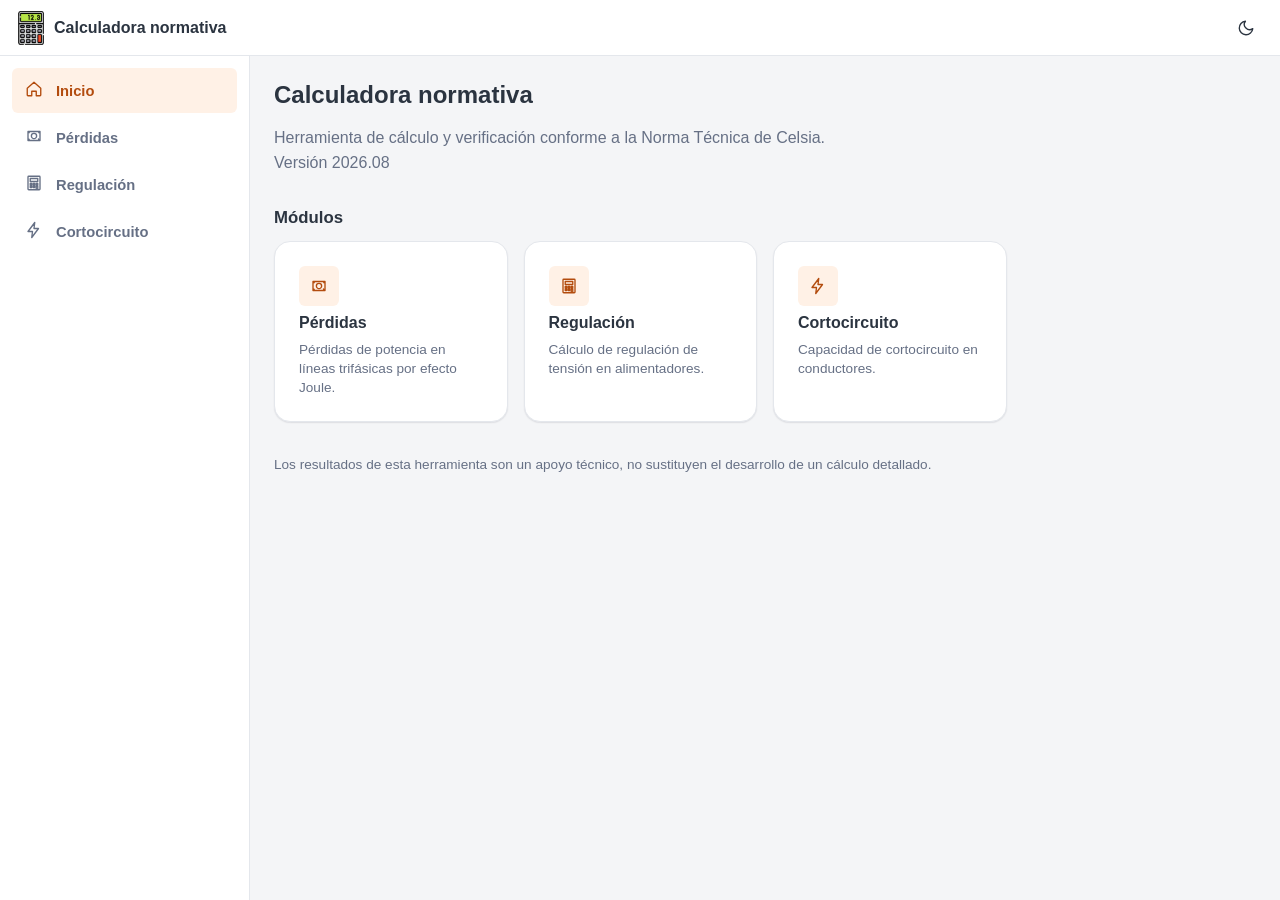
==== index.html @ 97e330af "Version inicial v1.0.0 estable" ====
<!doctype html>
<html lang="es">
<head>
<meta charset="utf-8" />
<meta name="viewport" content="width=device-width, initial-scale=1, viewport-fit=cover" />
<title>Calculadora Normativa</title>
<meta name="description" content="Calculadora normativa de Celsia: pérdidas de potencia, regulación de tensión y capacidad de cortocircuito en líneas y redes de distribución eléctrica." />
<meta name="theme-color" content="#fd7930" media="(prefers-color-scheme: light)" />
<meta name="theme-color" content="#14181c" media="(prefers-color-scheme: dark)" />
<link rel="manifest" href="manifest.webmanifest" />
<link rel="icon" href="icons/icon.svg" type="image/svg+xml" />
<link rel="apple-touch-icon" href="icons/icon-192.png" />
<meta name="apple-mobile-web-app-capable" content="yes" />
<meta name="apple-mobile-web-app-status-bar-style" content="black-translucent" />
<meta name="apple-mobile-web-app-title" content="Calculadora" />
<link rel="stylesheet" href="css/tokens.css" />
<link rel="stylesheet" href="css/app.css" />
</head>
<body>
<div class="app-shell" id="app-shell">
  <header class="topbar">
    <button class="icon-btn nav-toggle-btn" id="nav-toggle" aria-label="Abrir menú" aria-expanded="false"></button>
    <a class="brand" href="#/">
      <span class="logo-mark" id="brand-mark"></span>
      <span>Calculadora normativa</span>
    </a>
    <div class="topbar-actions">
      <button class="icon-btn" id="theme-toggle" aria-label="Cambiar a tema oscuro" aria-pressed="false"></button>
    </div>
  </header>
  <div class="app-body">
    <nav class="sidebar" id="sidebar" aria-label="Navegación principal">
      <ul class="nav-list" id="nav-list"></ul>
    </nav>
    <div class="sidebar-backdrop" id="sidebar-backdrop"></div>
    <main class="content" id="app" tabindex="-1"></main>
  </div>
</div>
<div class="lightbox" id="lightbox" hidden>
  <button class="lightbox-close" id="lightbox-close" aria-label="Cerrar">✕</button>
  <img id="lightbox-img" alt="" />
</div>
<script type="module" src="js/app.js"></script>
</body>
</html>
---- css/tokens.css ----
:root {
  --font-sans: -apple-system, "Segoe UI", Roboto, Helvetica, Arial, sans-serif;
  --font-mono: ui-monospace, "Cascadia Code", "Consolas", "SFMono-Regular", monospace;

  --radius-sm: 6px;
  --radius-md: 10px;
  --radius-lg: 16px;

  --space-1: 4px;
  --space-2: 8px;
  --space-3: 12px;
  --space-4: 16px;
  --space-5: 24px;
  --space-6: 32px;
  --space-7: 48px;

  --shadow-sm: 0 1px 2px rgba(15, 23, 42, 0.06), 0 1px 1px rgba(15, 23, 42, 0.04);
  --shadow-md: 0 4px 12px rgba(15, 23, 42, 0.08), 0 2px 4px rgba(15, 23, 42, 0.06);
  --shadow-lg: 0 12px 32px rgba(15, 23, 42, 0.14), 0 4px 10px rgba(15, 23, 42, 0.08);

  --sidebar-w: 250px;
  --topbar-h: 56px;

  /* --- paleta clara: tomada de capturas reales de apps de Celsia
     (APP_PowerApps/Referentes_visuales) -- naranja de marca, fondo gris muy
     claro, tarjetas blancas, texto pizarra oscuro. --- */
  --bg: #f4f5f7;
  --bg-elevated: #ffffff;
  --bg-sunken: #eef0f3;
  --bg-input: #ffffff;
  --text: #2b3440;
  --text-muted: #667085;
  --text-faint: #98a2b3;
  --border: #e4e7ec;
  --border-strong: #cfd4dc;

  --accent: #fd7930;
  --accent-strong: #b34c0e;
  --accent-soft: #fff1e6;
  --accent-contrast: #ffffff;

  --success: #17845c;
  --success-soft: #e2f6ee;
  --warning: #92720c;
  --warning-soft: #fdf6dc;
  --danger: #c22b34;
  --danger-soft: #fbe6e6;

  --focus-ring: #fd7930;
  color-scheme: light;
}

/* --- paleta oscura: complementaria de marca -- gris carbon/azulado (tomado
   del sidebar oscuro real de Analitica Celsia) con el mismo naranja
   aclarado para mantener contraste AA sobre fondo oscuro. --- */
@media (prefers-color-scheme: dark) {
  :root:not([data-theme="light"]) {
    --bg: #14181c;
    --bg-elevated: #1e262d;
    --bg-sunken: #101417;
    --bg-input: #1a2126;
    --text: #eef1f4;
    --text-muted: #a3adb8;
    --text-faint: #6f7a86;
    --border: #2c353d;
    --border-strong: #3e4952;

    --accent: #ff9c56;
    --accent-strong: #ffb87e;
    --accent-soft: #3a2313;
    --accent-contrast: #241206;

    --success: #35c48a;
    --success-soft: #0f2a20;
    --warning: #e3b341;
    --warning-soft: #3d2f10;
    --danger: #f2766c;
    --danger-soft: #3a1414;

    --focus-ring: #ff9c56;
    color-scheme: dark;
  }
}

:root[data-theme="dark"] {
  --bg: #14181c;
  --bg-elevated: #1e262d;
  --bg-sunken: #101417;
  --bg-input: #1a2126;
  --text: #eef1f4;
  --text-muted: #a3adb8;
  --text-faint: #6f7a86;
  --border: #2c353d;
  --border-strong: #3e4952;

  --accent: #ff9c56;
  --accent-strong: #ffb87e;
  --accent-soft: #3a2313;
  --accent-contrast: #241206;

  --success: #35c48a;
  --success-soft: #0f2a20;
  --warning: #e3b341;
  --warning-soft: #3d2f10;
  --danger: #f2766c;
  --danger-soft: #3a1414;

  --focus-ring: #ff9c56;
  color-scheme: dark;
}
---- css/app.css ----
* { box-sizing: border-box; }
html, body { height: 100%; }
body {
  margin: 0;
  font-family: var(--font-sans);
  background: var(--bg);
  color: var(--text);
  -webkit-font-smoothing: antialiased;
  overflow-x: hidden;
}
a { color: var(--accent); }
h1, h2, h3, h4 { line-height: 1.25; margin: 0 0 var(--space-3); }
p { line-height: 1.55; }
button { font-family: inherit; }

/* ---------- shell layout ---------- */
.app-shell { display: flex; flex-direction: column; min-height: 100vh; }

.topbar {
  height: var(--topbar-h);
  flex: 0 0 auto;
  display: flex;
  align-items: center;
  gap: var(--space-2);
  padding: 0 var(--space-4);
  background: var(--bg-elevated);
  border-bottom: 1px solid var(--border);
  position: sticky;
  top: 0;
  z-index: 40;
}
.topbar .brand {
  font-weight: 700;
  font-size: 1rem;
  color: var(--text);
  text-decoration: none;
  display: flex;
  align-items: center;
  gap: var(--space-2);
  margin-right: auto;
}
.topbar .brand .logo-mark {
  width: 30px; height: 34px;
  display: flex; align-items: center; justify-content: center;
  flex: 0 0 auto;
}
.topbar .brand .logo-mark img { display: block; width: 100%; height: 100%; }
.topbar-actions { display: flex; align-items: center; gap: var(--space-2); }

.icon-btn {
  width: 36px; height: 36px;
  border-radius: var(--radius-sm);
  border: 1px solid transparent;
  background: transparent;
  color: var(--text);
  display: flex; align-items: center; justify-content: center;
  cursor: pointer;
  text-decoration: none;
  font-size: 1rem;
}
.icon-btn:hover { background: var(--bg-sunken); }
.icon-btn:focus-visible, a:focus-visible, button:focus-visible, input:focus-visible, select:focus-visible {
  outline: 2px solid var(--focus-ring);
  outline-offset: 2px;
}
#app:focus { outline: none; }

.app-body { flex: 1 1 auto; display: flex; min-height: 0; }

.sidebar {
  width: var(--sidebar-w);
  flex: 0 0 auto;
  background: var(--bg-elevated);
  border-right: 1px solid var(--border);
  padding: var(--space-3);
  overflow-y: auto;
}
.sidebar-backdrop { display: none; }

.nav-list { list-style: none; margin: 0; padding: 0; display: flex; flex-direction: column; gap: 2px; }
.nav-link {
  display: flex; align-items: center; gap: var(--space-3);
  padding: var(--space-3) var(--space-3);
  border-radius: var(--radius-sm);
  color: var(--text-muted);
  text-decoration: none;
  font-size: 0.92rem;
  font-weight: 600;
}
.nav-link .nav-icon { width: 20px; text-align: center; flex: 0 0 auto; }
.nav-link:hover { background: var(--bg-sunken); color: var(--text); }
.nav-link.active { background: var(--accent-soft); color: var(--accent-strong); }

.content { flex: 1 1 auto; min-width: 0; padding: var(--space-5); max-width: 1100px; margin: 0 auto; width: 100%; }

/* ---------- typography helpers ---------- */
.page-title { font-size: 1.5rem; font-weight: 800; margin-bottom: var(--space-1); }
.page-subtitle { color: var(--text-muted); margin-bottom: var(--space-5); max-width: 65ch; }
.section-title { font-size: 1.05rem; font-weight: 700; margin: var(--space-6) 0 var(--space-3); }
.text-muted { color: var(--text-muted); }
.text-sm { font-size: 0.85rem; }
.mono { font-family: var(--font-mono); }

.breadcrumb { display: flex; align-items: center; gap: var(--space-2); color: var(--text-muted); font-size: 0.85rem; margin-bottom: var(--space-4); flex-wrap: wrap; }
.breadcrumb a { color: var(--text-muted); text-decoration: none; }
.breadcrumb a:hover { color: var(--accent); }

/* ---------- cards / grids ---------- */
.card {
  background: var(--bg-elevated);
  border: 1px solid var(--border);
  border-radius: var(--radius-lg);
  padding: var(--space-5);
  box-shadow: var(--shadow-sm);
}
.card + .card { margin-top: var(--space-4); }

.menu-grid { display: grid; grid-template-columns: repeat(auto-fill, minmax(220px, 1fr)); gap: var(--space-4); }
.menu-tile {
  display: flex; flex-direction: column; gap: var(--space-2);
  background: var(--bg-elevated);
  border: 1px solid var(--border);
  border-radius: var(--radius-lg);
  padding: var(--space-5);
  text-decoration: none;
  color: var(--text);
  box-shadow: var(--shadow-sm);
  transition: transform .12s ease, box-shadow .12s ease, border-color .12s ease;
}
.menu-tile:hover { transform: translateY(-2px); box-shadow: var(--shadow-md); border-color: var(--border-strong); }
.menu-tile[aria-disabled="true"] { opacity: 0.55; pointer-events: none; }
.menu-tile .tile-icon {
  width: 40px; height: 40px; border-radius: var(--radius-sm);
  background: var(--accent-soft); color: var(--accent-strong);
  display: flex; align-items: center; justify-content: center; font-size: 1.1rem;
}
.menu-tile .tile-title { font-weight: 700; }
.menu-tile .tile-desc { color: var(--text-muted); font-size: 0.85rem; line-height: 1.4; }

.grid-2 { display: grid; grid-template-columns: 1fr 1fr; gap: var(--space-4); }
.grid-3 { display: grid; grid-template-columns: repeat(3, 1fr); gap: var(--space-4); }
@media (max-width: 720px) {
  .grid-2, .grid-3 { grid-template-columns: 1fr; }
}

/* ---------- forms ---------- */
.field { display: flex; flex-direction: column; gap: var(--space-1); margin-bottom: var(--space-4); }
.field label { font-size: 0.82rem; font-weight: 600; color: var(--text-muted); }
.field .hint { font-size: 0.78rem; color: var(--text-faint); white-space: pre-line; }
input[type="text"], input[type="number"], input[type="search"], select, textarea {
  font: inherit;
  font-size: 0.95rem;
  padding: 10px 12px;
  border-radius: var(--radius-sm);
  border: 1px solid var(--border-strong);
  background: var(--bg-input);
  color: var(--text);
  width: 100%;
}
textarea { resize: vertical; }
input:disabled, select:disabled { opacity: 0.55; }
.input-group { display: flex; align-items: stretch; gap: var(--space-2); }
.input-group > * { flex: 1 1 auto; }
.input-with-toggle { display: flex; align-items: center; gap: var(--space-3); }
.input-with-toggle input { flex: 1 1 auto; }
.checkbox-row { display: flex; align-items: center; gap: var(--space-2); font-size: 0.88rem; color: var(--text-muted); white-space: nowrap; }

.btn {
  display: inline-flex; align-items: center; justify-content: center; gap: var(--space-2);
  padding: 11px 20px;
  border-radius: var(--radius-sm);
  border: 1px solid var(--border-strong);
  background: var(--bg-elevated);
  color: var(--text);
  font-weight: 700;
  font-size: 0.9rem;
  cursor: pointer;
  text-decoration: none;
}
.btn:hover { background: var(--bg-sunken); }
.btn-primary { background: var(--accent); border-color: var(--accent); color: var(--accent-contrast); }
.btn-primary:hover { background: var(--accent-strong); border-color: var(--accent-strong); }
.btn-ghost { background: transparent; border-color: transparent; }
.btn-ghost:hover { background: var(--bg-sunken); }
.btn-row { display: flex; gap: var(--space-3); flex-wrap: wrap; margin-top: var(--space-4); }
.btn[disabled] { opacity: 0.5; cursor: not-allowed; }

/* ---------- tabs ---------- */
.tabs { display: flex; gap: var(--space-2); border-bottom: 1px solid var(--border); margin-bottom: var(--space-5); flex-wrap: wrap; }
.tab-btn {
  padding: var(--space-3) var(--space-4);
  background: transparent; border: none; border-bottom: 2px solid transparent;
  color: var(--text-muted); font-weight: 700; font-size: 0.88rem; cursor: pointer;
  margin-bottom: -1px;
}
.tab-btn.active { color: var(--accent-strong); border-bottom-color: var(--accent); }
.tab-panel[hidden] { display: none; }

/* ---------- results / formulas ---------- */
.result-panel { background: var(--accent-soft); border: 1px solid var(--border); border-radius: var(--radius-lg); padding: var(--space-5); }
.result-metric { display: flex; flex-direction: column; gap: 2px; margin-bottom: var(--space-4); }
.result-metric:last-child { margin-bottom: 0; }
.result-metric .value { font-size: 1.9rem; font-weight: 800; color: var(--accent-strong); }
.result-metric .value .unit { font-size: 1rem; font-weight: 600; color: var(--text-muted); margin-left: 6px; }
.result-metric .label { font-size: 0.82rem; color: var(--text-muted); font-weight: 600; }
.result-metric.hidden-detail { opacity: 0.85; }

.formula-block {
  background: var(--bg-sunken);
  border: 1px solid var(--border);
  border-radius: var(--radius-md);
  padding: var(--space-4);
  font-family: var(--font-mono);
  font-size: 0.82rem;
  line-height: 1.6;
  white-space: pre-wrap;
  overflow-x: auto;
}
.report-block {
  background: var(--bg-sunken);
  border: 1px solid var(--border);
  border-radius: var(--radius-md);
  padding: var(--space-4);
  font-family: var(--font-mono);
  font-size: 0.8rem;
  line-height: 1.55;
  white-space: pre-wrap;
}

.callout {
  display: flex; gap: var(--space-3); align-items: flex-start;
  padding: var(--space-4); border-radius: var(--radius-md);
  border: 1px solid var(--border); font-size: 0.88rem; line-height: 1.5;
}
.callout-info { background: var(--accent-soft); border-color: var(--accent); }
.callout-success { background: var(--success-soft); border-color: var(--success); color: var(--success); }
.callout-warning { background: var(--warning-soft); border-color: var(--warning); color: var(--warning); }
.callout-danger { background: var(--danger-soft); border-color: var(--danger); color: var(--danger); }

.badge {
  display: inline-flex; align-items: center; padding: 3px 9px; border-radius: 999px;
  font-size: 0.72rem; font-weight: 700; background: var(--bg-sunken); color: var(--text-muted);
}
.badge-success { background: var(--success-soft); color: var(--success); }
.badge-warning { background: var(--warning-soft); color: var(--warning); }
.badge-danger { background: var(--danger-soft); color: var(--danger); }

.empty-state { text-align: center; padding: var(--space-7) var(--space-4); color: var(--text-muted); }

/* ---------- image viewer / lightbox ---------- */
.image-frame {
  border: 1px solid var(--border); border-radius: var(--radius-md); background: var(--bg-elevated);
  padding: var(--space-2); text-align: center;
}
.image-frame img { max-width: 100%; height: auto; border-radius: var(--radius-sm); cursor: zoom-in; display: block; margin: 0 auto; }
.image-frame + .image-frame { margin-top: var(--space-4); }

.lightbox {
  position: fixed; inset: 0; background: rgba(6, 10, 16, 0.86);
  display: flex; align-items: center; justify-content: center; padding: var(--space-5);
  z-index: 100;
}
.lightbox[hidden] { display: none; }
.lightbox img { max-width: 100%; max-height: 100%; border-radius: var(--radius-sm); }
.lightbox-close {
  position: absolute; top: var(--space-4); right: var(--space-4);
  width: 40px; height: 40px; border-radius: 50%; border: none;
  background: rgba(255,255,255,0.12); color: #fff; font-size: 1.2rem; cursor: pointer;
}

/* ---------- responsive shell ---------- */
@media (max-width: 880px) {
  .sidebar {
    position: fixed; top: var(--topbar-h); bottom: 0; left: 0;
    transform: translateX(-100%);
    transition: transform .18s ease;
    z-index: 50;
    box-shadow: var(--shadow-lg);
  }
  .app-shell.nav-open .sidebar { transform: translateX(0); }
  .app-shell.nav-open .sidebar-backdrop {
    display: block; position: fixed; inset: var(--topbar-h) 0 0 0; background: rgba(6,10,16,0.4); z-index: 45;
  }
  .content { padding: var(--space-4); }
  .nav-toggle-btn { display: flex !important; }
}
.nav-toggle-btn { display: none; }

@media print {
  .topbar, .sidebar, .sidebar-backdrop, .btn-row { display: none !important; }
  .content { max-width: none; padding: 0; }
}
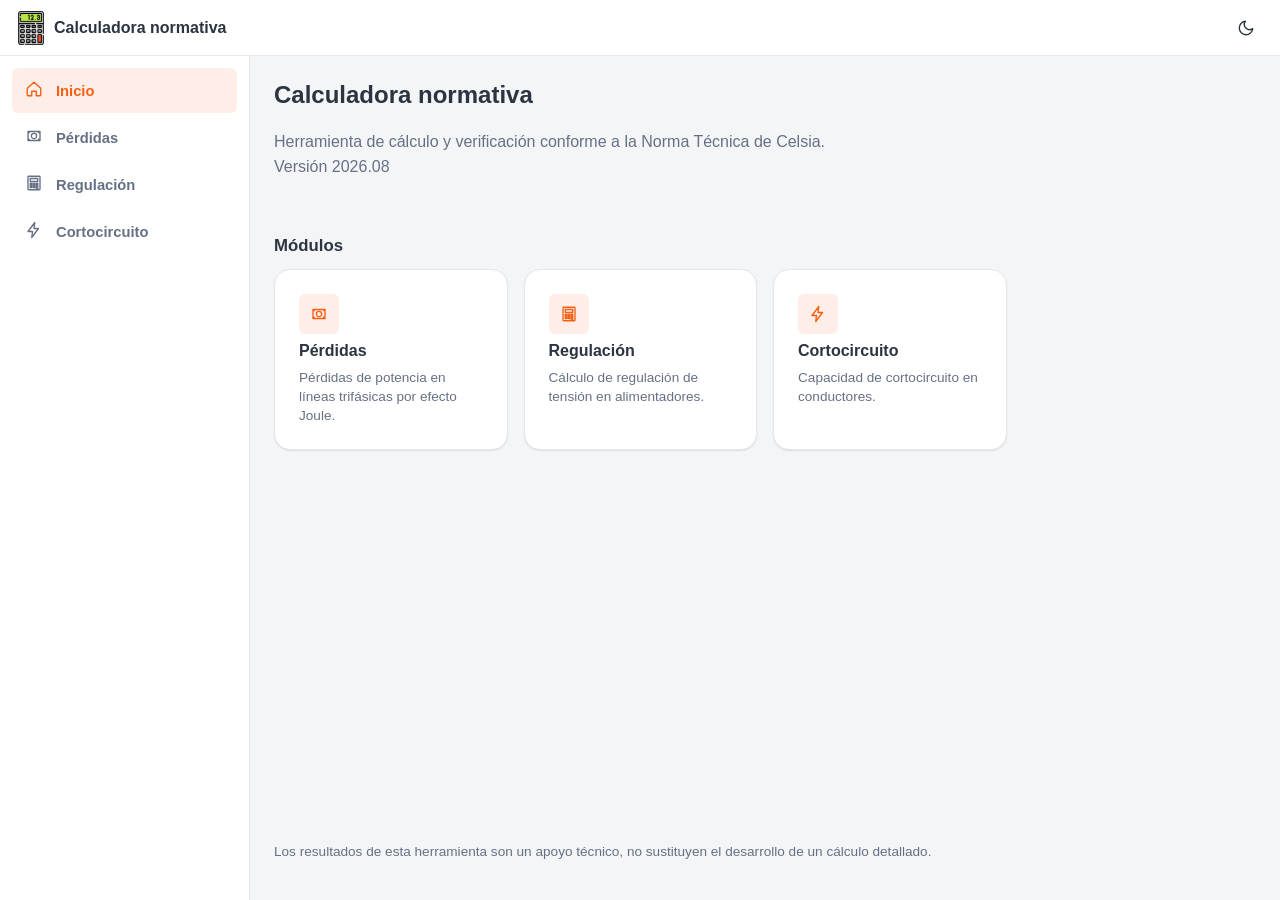
==== commit 54c9d465: "v1.1.0 - Nueva paleta de colores de marca (claro/oscuro) - Naranja de marca derivado del primario de" ====
--- a/index.html
+++ b/index.html
@@ -5,8 +5,8 @@
 <meta name="viewport" content="width=device-width, initial-scale=1, viewport-fit=cover" />
 <title>Calculadora Normativa</title>
 <meta name="description" content="Calculadora normativa de Celsia: pérdidas de potencia, regulación de tensión y capacidad de cortocircuito en líneas y redes de distribución eléctrica." />
-<meta name="theme-color" content="#fd7930" media="(prefers-color-scheme: light)" />
-<meta name="theme-color" content="#14181c" media="(prefers-color-scheme: dark)" />
+<meta name="theme-color" content="#f55f14" media="(prefers-color-scheme: light)" />
+<meta name="theme-color" content="#151515" media="(prefers-color-scheme: dark)" />
 <link rel="manifest" href="manifest.webmanifest" />
 <link rel="icon" href="icons/icon.svg" type="image/svg+xml" />
 <link rel="apple-touch-icon" href="icons/icon-192.png" />
--- a/css/tokens.css
+++ b/css/tokens.css
@@ -22,8 +22,8 @@
   --topbar-h: 56px;
 
   /* --- paleta clara: tomada de capturas reales de apps de Celsia
-     (APP_PowerApps/Referentes_visuales) -- naranja de marca, fondo gris muy
-     claro, tarjetas blancas, texto pizarra oscuro. --- */
+     (APP_PowerApps/Referentes_visuales) -- fondo gris muy claro, tarjetas
+     blancas, texto pizarra oscuro. --- */
   --bg: #f4f5f7;
   --bg-elevated: #ffffff;
   --bg-sunken: #eef0f3;
@@ -34,10 +34,36 @@
   --border: #e4e7ec;
   --border-strong: #cfd4dc;
 
-  --accent: #fd7930;
-  --accent-strong: #b34c0e;
-  --accent-soft: #fff1e6;
+  /* --- naranja de marca: familia del color primario de Colorimetria.png
+     (Pantone 158C / #d5752d), llevado a un naranja rojizo vívido de alto
+     impacto (H≈20°, S≈92%) -- el Pantone 158C puro resulta apagado como
+     color de acento en pantalla. --- */
+  --orange-50: #feeee7;
+  --orange-100: #fddece;
+  --orange-200: #fbbc9d;
+  --orange-300: #f99b6c;
+  --orange-400: #f77a3b;
+  --orange-500: #f55f14;
+  --orange-600: #d74e09;
+  --orange-700: #b04007;
+  --orange-800: #893206;
+  --orange-900: #622304;
+
+  --accent: var(--orange-500);
+  --accent-strong: var(--orange-600);
+  --accent-soft: var(--orange-50);
   --accent-contrast: #ffffff;
+
+  /* botón primario: por defecto igual al acento del tema. En oscuro se
+     redefine aparte (ver bloques de tema oscuro). */
+  --btn-bg: var(--accent);
+  --btn-bg-hover: var(--accent-strong);
+  --btn-contrast: var(--accent-contrast);
+
+  /* chips/íconos activos (nav activo, íconos de módulo): por defecto el
+     fondo suave + acento de siempre. En oscuro se redefine aparte. */
+  --accent-surface-bg: var(--accent-soft);
+  --accent-surface-contrast: var(--accent);
 
   --success: #17845c;
   --success-soft: #e2f6ee;
@@ -46,29 +72,52 @@
   --danger: #c22b34;
   --danger-soft: #fbe6e6;
 
-  --focus-ring: #fd7930;
+  --focus-ring: var(--accent);
   color-scheme: light;
+
+  /* --- terciarios: colores de apoyo de Colorimetria.png, reservados para
+     elementos gráficos (íconos, gráficas, tablas). No usar todavía. --- */
+  --tertiary-blue: #13a2e1;
+  --tertiary-green: #00be91;
+  --tertiary-yellow: #fff65e;
+  --tertiary-blue-dark: #003fa2;
+  --tertiary-red: #ca0045;
 }
 
-/* --- paleta oscura: complementaria de marca -- gris carbon/azulado (tomado
-   del sidebar oscuro real de Analitica Celsia) con el mismo naranja
-   aclarado para mantener contraste AA sobre fondo oscuro. --- */
+/* --- paleta oscura: neutros grises derivados del color secundario de
+   Colorimetria.png (Pantone 425C / #59595b) -- mismo matiz frío casi
+   imperceptible, escalado en luminosidad (más oscuro que la referencia
+   donde hace falta para fondos). Los acentos naranjas reutilizan la misma
+   escala de --orange-* del tema claro, tomando los tonos más claros para
+   mantener contraste AA sobre fondo oscuro. --- */
 @media (prefers-color-scheme: dark) {
   :root:not([data-theme="light"]) {
-    --bg: #14181c;
-    --bg-elevated: #1e262d;
-    --bg-sunken: #101417;
-    --bg-input: #1a2126;
-    --text: #eef1f4;
-    --text-muted: #a3adb8;
-    --text-faint: #6f7a86;
-    --border: #2c353d;
-    --border-strong: #3e4952;
+    --bg: #151515;
+    --bg-elevated: #212122;
+    --bg-sunken: #101010;
+    --bg-input: #1b1b1c;
+    --text: #eeeef3;
+    --text-muted: #a8a8ac;
+    --text-faint: #7c7c7f;
+    --border: #2e2e2f;
+    --border-strong: #59595b;
 
-    --accent: #ff9c56;
-    --accent-strong: #ffb87e;
-    --accent-soft: #3a2313;
-    --accent-contrast: #241206;
+    --accent: var(--orange-400);
+    --accent-strong: var(--orange-200);
+    --accent-soft: #3b1502;
+    --accent-contrast: #220c01;
+
+    /* botón primario y superficies activas (nav activo, íconos de módulo):
+       naranja vívido del tema claro (--orange-500, #f55f14) atenuado ~19%
+       (#c74d10) para armonizar sobre fondo oscuro, con texto/ícono blanco
+       -- en vez del --accent aclarado (--orange-400) que usa el resto de
+       acentos (texto de enlaces, tabs, valores de resultado). */
+    --btn-bg: #c74d10;
+    --btn-bg-hover: var(--orange-600);
+    --btn-contrast: #ffffff;
+
+    --accent-surface-bg: #c74d10;
+    --accent-surface-contrast: #ffffff;
 
     --success: #35c48a;
     --success-soft: #0f2a20;
@@ -77,26 +126,33 @@
     --danger: #f2766c;
     --danger-soft: #3a1414;
 
-    --focus-ring: #ff9c56;
+    --focus-ring: var(--accent);
     color-scheme: dark;
   }
 }
 
 :root[data-theme="dark"] {
-  --bg: #14181c;
-  --bg-elevated: #1e262d;
-  --bg-sunken: #101417;
-  --bg-input: #1a2126;
-  --text: #eef1f4;
-  --text-muted: #a3adb8;
-  --text-faint: #6f7a86;
-  --border: #2c353d;
-  --border-strong: #3e4952;
+  --bg: #151515;
+  --bg-elevated: #212122;
+  --bg-sunken: #101010;
+  --bg-input: #1b1b1c;
+  --text: #eeeef3;
+  --text-muted: #a8a8ac;
+  --text-faint: #7c7c7f;
+  --border: #2e2e2f;
+  --border-strong: #59595b;
 
-  --accent: #ff9c56;
-  --accent-strong: #ffb87e;
-  --accent-soft: #3a2313;
-  --accent-contrast: #241206;
+  --accent: var(--orange-400);
+  --accent-strong: var(--orange-200);
+  --accent-soft: #3b1502;
+  --accent-contrast: #220c01;
+
+  --btn-bg: #c74d10;
+  --btn-bg-hover: var(--orange-600);
+  --btn-contrast: #ffffff;
+
+  --accent-surface-bg: #c74d10;
+  --accent-surface-contrast: #ffffff;
 
   --success: #35c48a;
   --success-soft: #0f2a20;
@@ -105,6 +161,6 @@
   --danger: #f2766c;
   --danger-soft: #3a1414;
 
-  --focus-ring: #ff9c56;
+  --focus-ring: var(--accent);
   color-scheme: dark;
 }
--- a/css/app.css
+++ b/css/app.css
@@ -89,9 +89,12 @@
 }
 .nav-link .nav-icon { width: 20px; text-align: center; flex: 0 0 auto; }
 .nav-link:hover { background: var(--bg-sunken); color: var(--text); }
-.nav-link.active { background: var(--accent-soft); color: var(--accent-strong); }
+.nav-link.active { background: var(--accent-surface-bg); color: var(--accent-surface-contrast); }
 
 .content { flex: 1 1 auto; min-width: 0; padding: var(--space-5); max-width: 1100px; margin: 0 auto; width: 100%; }
+
+.view-inicio { display: flex; flex-direction: column; min-height: 100%; }
+.view-inicio-footer { margin-top: auto; padding-top: var(--space-6); }
 
 /* ---------- typography helpers ---------- */
 .page-title { font-size: 1.5rem; font-weight: 800; margin-bottom: var(--space-1); }
@@ -131,7 +134,7 @@
 .menu-tile[aria-disabled="true"] { opacity: 0.55; pointer-events: none; }
 .menu-tile .tile-icon {
   width: 40px; height: 40px; border-radius: var(--radius-sm);
-  background: var(--accent-soft); color: var(--accent-strong);
+  background: var(--accent-surface-bg); color: var(--accent-surface-contrast);
   display: flex; align-items: center; justify-content: center; font-size: 1.1rem;
 }
 .menu-tile .tile-title { font-weight: 700; }
@@ -178,8 +181,8 @@
   text-decoration: none;
 }
 .btn:hover { background: var(--bg-sunken); }
-.btn-primary { background: var(--accent); border-color: var(--accent); color: var(--accent-contrast); }
-.btn-primary:hover { background: var(--accent-strong); border-color: var(--accent-strong); }
+.btn-primary { background: var(--btn-bg); border-color: var(--btn-bg); color: var(--btn-contrast); }
+.btn-primary:hover { background: var(--btn-bg-hover); border-color: var(--btn-bg-hover); }
 .btn-ghost { background: transparent; border-color: transparent; }
 .btn-ghost:hover { background: var(--bg-sunken); }
 .btn-row { display: flex; gap: var(--space-3); flex-wrap: wrap; margin-top: var(--space-4); }
@@ -193,14 +196,14 @@
   color: var(--text-muted); font-weight: 700; font-size: 0.88rem; cursor: pointer;
   margin-bottom: -1px;
 }
-.tab-btn.active { color: var(--accent-strong); border-bottom-color: var(--accent); }
+.tab-btn.active { color: var(--accent); border-bottom-color: var(--accent); }
 .tab-panel[hidden] { display: none; }
 
 /* ---------- results / formulas ---------- */
 .result-panel { background: var(--accent-soft); border: 1px solid var(--border); border-radius: var(--radius-lg); padding: var(--space-5); }
 .result-metric { display: flex; flex-direction: column; gap: 2px; margin-bottom: var(--space-4); }
 .result-metric:last-child { margin-bottom: 0; }
-.result-metric .value { font-size: 1.9rem; font-weight: 800; color: var(--accent-strong); }
+.result-metric .value { font-size: 1.9rem; font-weight: 800; color: var(--accent); }
 .result-metric .value .unit { font-size: 1rem; font-weight: 600; color: var(--text-muted); margin-left: 6px; }
 .result-metric .label { font-size: 0.82rem; color: var(--text-muted); font-weight: 600; }
 .result-metric.hidden-detail { opacity: 0.85; }
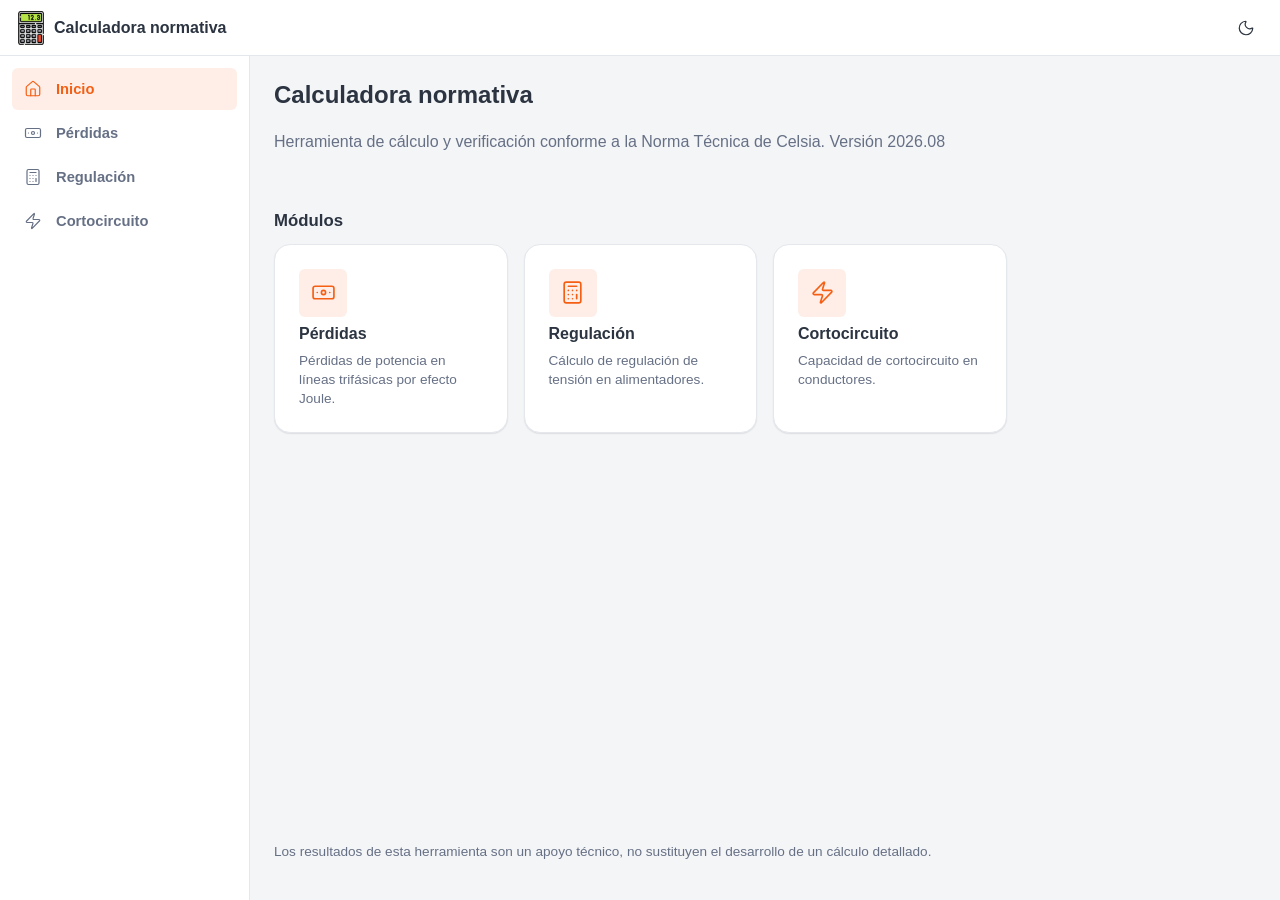
==== commit bcf183f0: "Reemplaza imagenes de criterios de calculo por texto con formulas KaTeX Los paneles de "Criterios de" ====
--- a/index.html
+++ b/index.html
@@ -15,6 +15,7 @@
 <meta name="apple-mobile-web-app-title" content="Calculadora" />
 <link rel="stylesheet" href="css/tokens.css" />
 <link rel="stylesheet" href="css/app.css" />
+<link rel="stylesheet" href="vendor/katex/katex.min.css" />
 </head>
 <body>
 <div class="app-shell" id="app-shell">
@@ -36,10 +37,7 @@
     <main class="content" id="app" tabindex="-1"></main>
   </div>
 </div>
-<div class="lightbox" id="lightbox" hidden>
-  <button class="lightbox-close" id="lightbox-close" aria-label="Cerrar">✕</button>
-  <img id="lightbox-img" alt="" />
-</div>
+<script src="vendor/katex/katex.min.js"></script>
 <script type="module" src="js/app.js"></script>
 </body>
 </html>
--- a/css/app.css
+++ b/css/app.css
@@ -59,6 +59,8 @@
   font-size: 1rem;
 }
 .icon-btn:hover { background: var(--bg-sunken); }
+.icon { width: 18px; height: 18px; display: block; flex: 0 0 auto; shape-rendering: geometricPrecision; }
+.btn .icon { width: 18px; height: 18px; }
 .icon-btn:focus-visible, a:focus-visible, button:focus-visible, input:focus-visible, select:focus-visible {
   outline: 2px solid var(--focus-ring);
   outline-offset: 2px;
@@ -91,14 +93,14 @@
 .nav-link:hover { background: var(--bg-sunken); color: var(--text); }
 .nav-link.active { background: var(--accent-surface-bg); color: var(--accent-surface-contrast); }
 
-.content { flex: 1 1 auto; min-width: 0; padding: var(--space-5); max-width: 1100px; margin: 0 auto; width: 100%; }
+.content { flex: 1 1 auto; min-width: 0; padding: var(--space-5); padding-left: 24px; max-width: 1100px; margin: 0; width: 100%; }
 
 .view-inicio { display: flex; flex-direction: column; min-height: 100%; }
 .view-inicio-footer { margin-top: auto; padding-top: var(--space-6); }
 
 /* ---------- typography helpers ---------- */
 .page-title { font-size: 1.5rem; font-weight: 800; margin-bottom: var(--space-1); }
-.page-subtitle { color: var(--text-muted); margin-bottom: var(--space-5); max-width: 65ch; }
+.page-subtitle { color: var(--text-muted); margin-bottom: var(--space-5); }
 .section-title { font-size: 1.05rem; font-weight: 700; margin: var(--space-6) 0 var(--space-3); }
 .text-muted { color: var(--text-muted); }
 .text-sm { font-size: 0.85rem; }
@@ -117,6 +119,7 @@
   box-shadow: var(--shadow-sm);
 }
 .card + .card { margin-top: var(--space-4); }
+#resultado-wrap > .card { margin-top: var(--space-4); }
 
 .menu-grid { display: grid; grid-template-columns: repeat(auto-fill, minmax(220px, 1fr)); gap: var(--space-4); }
 .menu-tile {
@@ -133,10 +136,11 @@
 .menu-tile:hover { transform: translateY(-2px); box-shadow: var(--shadow-md); border-color: var(--border-strong); }
 .menu-tile[aria-disabled="true"] { opacity: 0.55; pointer-events: none; }
 .menu-tile .tile-icon {
-  width: 40px; height: 40px; border-radius: var(--radius-sm);
+  width: 48px; height: 48px; border-radius: var(--radius-sm);
   background: var(--accent-surface-bg); color: var(--accent-surface-contrast);
-  display: flex; align-items: center; justify-content: center; font-size: 1.1rem;
-}
+  display: flex; align-items: center; justify-content: center;
+}
+.menu-tile .tile-icon .icon { width: 25px; height: 25px; }
 .menu-tile .tile-title { font-weight: 700; }
 .menu-tile .tile-desc { color: var(--text-muted); font-size: 0.85rem; line-height: 1.4; }
 
@@ -250,26 +254,22 @@
 
 .empty-state { text-align: center; padding: var(--space-7) var(--space-4); color: var(--text-muted); }
 
-/* ---------- image viewer / lightbox ---------- */
-.image-frame {
-  border: 1px solid var(--border); border-radius: var(--radius-md); background: var(--bg-elevated);
-  padding: var(--space-2); text-align: center;
-}
-.image-frame img { max-width: 100%; height: auto; border-radius: var(--radius-sm); cursor: zoom-in; display: block; margin: 0 auto; }
-.image-frame + .image-frame { margin-top: var(--space-4); }
-
-.lightbox {
-  position: fixed; inset: 0; background: rgba(6, 10, 16, 0.86);
-  display: flex; align-items: center; justify-content: center; padding: var(--space-5);
-  z-index: 100;
-}
-.lightbox[hidden] { display: none; }
-.lightbox img { max-width: 100%; max-height: 100%; border-radius: var(--radius-sm); }
-.lightbox-close {
-  position: absolute; top: var(--space-4); right: var(--space-4);
-  width: 40px; height: 40px; border-radius: 50%; border: none;
-  background: rgba(255,255,255,0.12); color: #fff; font-size: 1.2rem; cursor: pointer;
-}
+/* ---------- criterios de calculo (texto + formulas KaTeX) ---------- */
+.criterios-content p { margin: 0 0 var(--space-4); }
+.criterios-content ul { margin: 0 0 var(--space-4); padding-left: 1.3em; }
+.criterios-content li { margin-bottom: var(--space-1); line-height: 1.5; }
+.criterios-content li ul { margin-top: var(--space-1); margin-bottom: 0; }
+.criterios-heading { font-size: 1.05rem; font-weight: 700; margin: var(--space-6) 0 var(--space-3); }
+.criterios-heading:first-child { margin-top: 0; }
+.criterios-hr { border: none; border-top: 1px solid var(--border); margin: var(--space-5) 0; }
+
+.formula-katex { overflow-x: auto; overflow-y: hidden; text-align: center; margin: 0 0 var(--space-4); padding: var(--space-1) 0; }
+.formula-katex .katex-display { margin: 0; }
+
+.table-scroll { overflow-x: auto; margin: 0 0 var(--space-4); }
+.criterios-table { border-collapse: collapse; font-size: 0.88rem; }
+.criterios-table th, .criterios-table td { border: 1px solid var(--border-strong); padding: var(--space-2) var(--space-3); text-align: center; white-space: nowrap; }
+.criterios-table th { background: var(--bg-sunken); font-weight: 700; }
 
 /* ---------- responsive shell ---------- */
 @media (max-width: 880px) {
